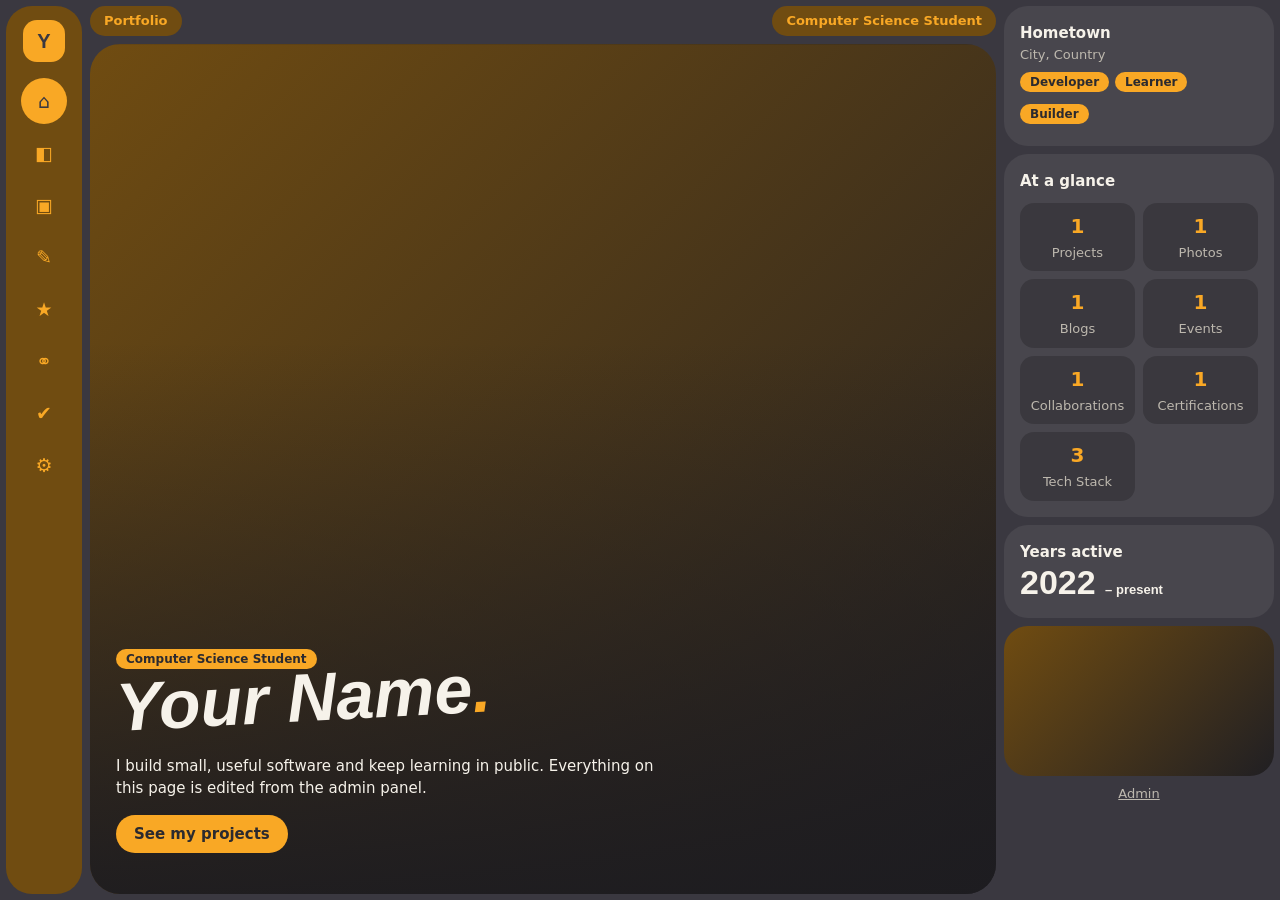
==== old/index.html @ ea969065 "new portfolio" ====
<!DOCTYPE html>
<html lang="en"><head><meta charset="utf-8">
<meta name="viewport" content="width=device-width, initial-scale=1, viewport-fit=cover">
<title>CS Student Portfolio</title>
<style>
:root{--bg:#3a3840;--pan:#46434b;--gold:#f9a825;--gd:#7a5f2c;--tx:#f6f2ea;--mut:#bdb8ae;color-scheme:dark;box-sizing:border-box;padding-top:env(safe-area-inset-top,0px);padding-bottom:env(safe-area-inset-bottom,0px)}
*{box-sizing:border-box}html{scroll-padding-top:env(safe-area-inset-top,0px);-webkit-text-size-adjust:100%}h2,h3,p,.t{overflow-wrap:anywhere}img{max-width:100%}
body{margin:0;min-height:100vh;color:var(--tx);font:15px/1.5 "Trebuchet MS","Segoe UI",system-ui,sans-serif;background:radial-gradient(circle at 15% 90%,var(--gold) 0,transparent 45%),radial-gradient(circle at 90% 10%,#d8d4cc 0,transparent 40%),var(--gd)}
button,input,textarea,select{font:inherit;color:inherit}
.shell{margin:0;padding:0}
.app{display:grid;grid-template-columns:76px 1fr 270px;gap:8px;background:var(--bg);border-radius:0;padding:6px;min-height:100vh;min-height:100dvh}
.rail{background:var(--gd);border-radius:26px;display:flex;flex-direction:column;align-items:center;gap:6px;padding:14px 0}
.logo{width:42px;height:42px;border-radius:14px;background:var(--gold);color:#3a3840;font:900 20px Impact,sans-serif;display:grid;place-items:center;margin-bottom:10px}
.rail button{width:46px;height:46px;border:0;border-radius:50%;background:none;color:var(--gold);font-size:19px;cursor:pointer}
.rail button.on{background:var(--gold);color:#3a3840}.rail button:focus-visible,.btn:focus-visible,.card:focus-visible{outline:2px solid #fff;outline-offset:2px}
.stage{min-width:0;display:flex;flex-direction:column;gap:8px}
.top{display:flex;justify-content:space-between;align-items:center;gap:8px;flex-wrap:wrap}
.pill{background:var(--gd);color:var(--gold);border-radius:20px;padding:5px 14px;font-size:13px;font-weight:700}
h1,h2,h3{margin:0}h2{font:900 26px Impact,"Arial Narrow",sans-serif;letter-spacing:.5px}
.hero{position:relative;flex:1;min-height:440px;border-radius:30px 30px 30px 30px;overflow:hidden;background:var(--fb) center/cover;display:flex;align-items:flex-end}
.hero:before,.card:before{content:"";position:absolute;inset:0;background:linear-gradient(0deg,#1d1c20ee 0,#1d1c2000 65%)}
.hero .in{position:relative;padding:26px;max-width:620px}
.name{font:italic 900 clamp(38px,7vw,68px)/.95 Impact,"Arial Black",sans-serif;transform:rotate(-3deg);transform-origin:left;margin-bottom:14px}
.name span{color:var(--gold)}
.btn{border:0;background:var(--gold);color:#2b2a2f;font-weight:700;border-radius:20px;padding:8px 18px;cursor:pointer;text-decoration:none;display:inline-block}
.btn.alt{background:none;border:1.5px solid var(--gold);color:var(--gold)}.btn.sm{padding:4px 12px;font-size:13px}.btn.red{background:#c0504d;color:#fff}
.grid{display:grid;grid-template-columns:repeat(auto-fill,minmax(210px,1fr));gap:12px}
.card{position:relative;min-height:230px;border-radius:24px;overflow:hidden;background:var(--fb) center/cover;display:flex;align-items:flex-end;cursor:pointer;border:0;text-align:left;width:100%}
.card .in{position:relative;padding:16px;width:100%}.card h3{font-size:17px}.card p{margin:4px 0 0;color:#e2ddd3;font-size:13px;display:-webkit-box;-webkit-line-clamp:3;-webkit-box-orient:vertical;overflow:hidden}
.tag{display:inline-block;background:var(--gold);color:#2b2a2f;border-radius:12px;padding:1px 10px;font-size:12px;font-weight:700;margin-bottom:6px}
.bar{height:6px;border-radius:3px;background:#fff3;margin-top:8px}.bar i{display:block;height:100%;border-radius:3px;background:var(--gold)}
.side{display:flex;flex-direction:column;gap:8px}
.box{background:var(--pan);border-radius:24px;padding:16px}
.mut{color:var(--mut);font-size:13px}.chips{display:flex;gap:6px;flex-wrap:wrap;margin-top:8px}
.big{font:900 34px Impact,sans-serif}.stats{display:grid;grid-template-columns:1fr 1fr;gap:8px;margin-top:10px}
.stats div{background:#0003;border-radius:14px;padding:8px;text-align:center}.stats b{color:var(--gold);font-size:20px;display:block}
.media{border-radius:24px;min-height:150px;background:var(--fb) center/cover}
.empty{padding:40px;text-align:center;color:var(--mut);background:#0003;border-radius:24px;grid-column:1/-1}
.modal{position:fixed;inset:0;background:#000b;display:grid;place-items:center;padding:16px;z-index:50}
.mbox{background:var(--pan);border-radius:28px;max-width:560px;width:100%;max-height:90vh;overflow:auto}
.mimg{height:240px;background:var(--fb) center/cover}.mbody{padding:20px}
/* admin */
.adm{margin:0;padding:0}
.panel{background:var(--bg);border-radius:0;padding:10px;min-height:100vh;min-height:100dvh}
.tabs{display:flex;gap:6px;flex-wrap:wrap;margin:14px 0}.tabs button{border:1.5px solid var(--gold);background:none;color:var(--gold);border-radius:18px;padding:5px 14px;cursor:pointer}.tabs .on{background:var(--gold);color:#2b2a2f}
.two{display:grid;grid-template-columns:1fr 1fr;gap:16px}
.row{display:flex;gap:10px;align-items:center;background:var(--pan);border-radius:16px;padding:8px;margin-bottom:8px}
.th{width:54px;height:54px;border-radius:12px;background:var(--fb) center/cover;flex:none}.row .t{flex:1;min-width:0;overflow:hidden;text-overflow:ellipsis;white-space:nowrap}
label{display:block;font-size:13px;color:var(--mut);margin:10px 0 3px}
input,textarea,select{width:100%;background:#0004;border:1px solid #fff3;border-radius:12px;padding:8px 12px}textarea{min-height:90px;resize:vertical}
.acts{display:flex;gap:8px;flex-wrap:wrap;margin-top:14px}
.sw{width:40px;height:40px;border-radius:50%;border:5px solid;cursor:pointer}.sw:focus-visible{outline:2px solid #fff;outline-offset:2px}input[type=color]{height:44px;padding:3px;cursor:pointer}
@media(max-width:1100px){.app{grid-template-columns:76px 1fr}.side{grid-column:1/-1;display:grid;grid-template-columns:repeat(auto-fit,minmax(220px,1fr))}}
@media(min-width:1500px){.grid{grid-template-columns:repeat(auto-fill,minmax(250px,1fr))}}
@media(max-width:860px){
.app{grid-template-columns:1fr;border-radius:0;padding:4px 4px 76px;gap:6px}
.rail{position:fixed;left:6px;right:6px;bottom:calc(6px + env(safe-area-inset-bottom,0px));z-index:20;flex-direction:row;justify-content:space-around;gap:2px;padding:6px;border-radius:28px;overflow-x:auto;box-shadow:0 8px 24px #0008}
.logo{display:none}.rail button{width:40px;height:40px;flex:none;font-size:17px}
.hero{min-height:380px;border-radius:24px}.hero .in{padding:18px}
.grid{grid-template-columns:repeat(auto-fill,minmax(150px,1fr));gap:10px}
.card{min-height:190px;border-radius:20px}.card .in{padding:12px}
.side{grid-template-columns:1fr 1fr}.two{grid-template-columns:1fr}
.panel{padding:8px}
.tabs{flex-wrap:nowrap;overflow-x:auto;padding-bottom:4px}.tabs button{flex:none}
.row{flex-wrap:wrap}.row .t{flex-basis:calc(100% - 70px)}
input,textarea,select{font-size:16px}
.mimg{height:180px}h2{font-size:22px}
}
@media(max-width:520px){.side{grid-template-columns:1fr}}
@media(prefers-reduced-motion:no-preference){.card{transition:transform .15s}.card:hover{transform:translateY(-3px)}}
</style></head><body>
<div id="root"></div>
<script>
const SEC=[['projects','Projects','Project','Tech / tags'],['photos','Photos','Photo','Caption'],['blogs','Blogs','Blog post','Read time'],['events','Events','Event','Location'],['collabs','Collaborations','Collaboration','Partner / role'],['certs','Certifications','Certificate','Issuer'],['stack','Tech Stack','Skill','Level (0-100)']];
const IC={home:'⌂',projects:'◧',photos:'▣',blogs:'✎',events:'★',collabs:'⚭',certs:'✔',stack:'⚙'};
const $=s=>document.querySelector(s);
const esc=s=>String(s==null?'':s).replace(/[&<>"']/g,c=>({'&':'&amp;','<':'&lt;','>':'&gt;','"':'&quot;',"'":'&#39;'}[c]));
const uid=()=>Math.random().toString(36).slice(2,9);
function seed(){const it=(title,desc,meta,date)=>({id:uid(),title,desc,img:'',link:'',meta,date});
return{profile:{name:'Your Name',role:'Computer Science Student',bio:'I build small, useful software and keep learning in public. Everything on this page is edited from the admin panel.',hero:'',avatar:'',location:'City, Country',tags:'Developer, Learner, Builder',since:'2022',email:'',github:'',pin:'admin123'},
projects:[it('Campus Event Planner','A web app that helps student clubs plan and promote events.','React, Node.js','2026-03')],
photos:[it('Hackathon night','Our team before the demo.','Dhaka','2026-02')],
blogs:[it('What I learned from my first hackathon','Notes on shipping in 24 hours.','4 min read','2026-04')],
events:[it('University Programming Contest','Placed in the top ten.','Main campus','2026-05')],
collabs:[it('Open-source docs sprint','Translated documentation with a community team.','Community maintainers','2026-01')],
certs:[it('Introduction to Databases','Completed coursework and final exam.','Coursera','2025-11')],
stack:[it('Python','Scripts, data work, coursework.','85',''),it('JavaScript','Front-end and Node.js.','75',''),it('SQL','Queries and schema design.','65','')]}}
let D;try{D=JSON.parse(localStorage.getItem('pf'))}catch(e){}
if(!D||!D.profile)D=seed();
const PRE=[['Amber','#f9a825','#3a3840'],['Sky','#38bdf8','#2b3342'],['Mint','#34d399','#27353a'],['Rose','#fb7185','#3b2f38'],['Violet','#a78bfa','#33304a'],['Lime','#a3e635','#2f3628']];
function applyTheme(){const P=D.profile,a=P.accent||'#f9a825',b=P.base||'#3a3840',r=document.documentElement.style;
 const sh=(h,t)=>{const n=parseInt(h.slice(1),16);return '#'+[n>>16,n>>8&255,n&255].map(v=>Math.round(t<0?v*(1+t):v+(255-v)*t).toString(16).padStart(2,'0')).join('')};
 r.setProperty('--gold',a);r.setProperty('--gd',sh(a,-.55));r.setProperty('--bg',b);r.setProperty('--pan',sh(b,.07));r.setProperty('--fb','linear-gradient(135deg,'+sh(a,-.55)+','+sh(b,-.45)+')')}
applyTheme();
function save(){try{localStorage.setItem('pf',JSON.stringify(D));return true}catch(e){alert('Storage is full. Use smaller images or paste image links instead.');return false}}
const bg=u=>u?`style="background-image:url('${esc(u)}')"`:'';
let ed=null,tab='profile',modal=null;
function route(){const h=location.hash.slice(1)||'home';h==='admin'?admin():pub(h)}
function pub(sec){
 const P=D.profile,s=SEC.find(x=>x[0]===sec);
 const nav=[['home','Home']].concat(SEC.map(x=>[x[0],x[1]])).map(([k,l])=>`<button class="${k===sec?'on':''}" title="${l}" aria-label="${l}" onclick="location.hash='${k}'">${IC[k]}</button>`).join('');
 let main;
 if(!s){main=`<div class="hero" ${bg(P.hero)}><div class="in"><span class="tag">${esc(P.role)}</span><div class="name">${esc(P.name)}<span>.</span></div><p>${esc(P.bio)}</p><p><button class="btn" onclick="location.hash='projects'">See my projects</button> ${P.github?`<a class="btn alt" href="${esc(P.github)}" target="_blank" rel="noopener">GitHub</a>`:''} ${P.email?`<a class="btn alt" href="mailto:${esc(P.email)}">Email me</a>`:''}</p></div></div>`}
 else{const L=D[s[0]]||[];main=`<h2>${s[1]}</h2><div class="grid">${L.length?L.map(i=>`<button class="card" ${bg(i.img)} onclick="openItem('${s[0]}','${i.id}')"><div class="in">${i.meta&&s[0]!=='stack'?`<span class="tag">${esc(i.meta)}</span>`:''}<h3>${esc(i.title)}</h3><p>${esc(i.desc)}</p>${s[0]==='stack'?`<div class="bar"><i style="width:${Math.min(100,+i.meta||0)}%"></i></div>`:''}</div></button>`).join(''):`<div class="empty">Nothing here yet. Add ${s[1].toLowerCase()} from the admin panel.</div>`}</div>`}
 const ph=(D.photos||[]).filter(p=>p.img).slice(-1)[0];
 const yrs=P.since?`${esc(P.since)} <small style="font-size:13px">– present</small>`:'';
 $('#root').innerHTML=`<div class="shell"><div class="app"><nav class="rail"><div class="logo">${esc((P.name||'P')[0])}</div>${nav}</nav>
 <main class="stage"><div class="top"><span class="pill">${s?'Back to home':'Portfolio'}</span><span class="pill">${esc(P.role)}</span></div>${main}</main>
 <aside class="side"><div class="box"><b>Hometown</b><div class="mut">${esc(P.location)}</div><div class="chips">${P.tags.split(',').filter(t=>t.trim()).map(t=>`<span class="tag">${esc(t.trim())}</span>`).join('')}</div></div>
 <div class="box"><b>At a glance</b><div class="stats">${SEC.map(x=>`<div><b>${(D[x[0]]||[]).length}</b><span class="mut">${x[1]}</span></div>`).join('')}</div></div>
 <div class="box"><b>Years active</b><div class="big">${yrs}</div></div>
 <div class="media" ${bg(ph&&ph.img)}></div><a class="mut" href="#admin" style="text-align:center">Admin</a></aside></div></div>`;
 if(modal)showModal()}
function openItem(k,id){modal={k,id};showModal()}
function showModal(){const i=(D[modal.k]||[]).find(x=>x.id===modal.id);if(!i){modal=null;return}
 const d=document.createElement('div');d.className='modal';d.onclick=e=>{if(e.target===d){modal=null;d.remove()}};
 d.innerHTML=`<div class="mbox"><div class="mimg" ${bg(i.img)}></div><div class="mbody"><h2>${esc(i.title)}</h2><p class="mut">${esc([i.meta,i.date].filter(Boolean).join(' • '))}</p><p>${esc(i.desc)}</p><p>${i.link?`<a class="btn" href="${esc(i.link)}" target="_blank" rel="noopener">Open link</a> `:''}<button class="btn alt" onclick="modal=null;this.closest('.modal').remove()">Close</button></p></div></div>`;
 document.body.appendChild(d)}
/* ---------- admin ---------- */
function admin(){
 if(sessionStorage.getItem('ok')!=='1'){$('#root').innerHTML=`<div class="adm"><div class="panel" style="max-width:380px;margin:60px auto;min-height:0;border-radius:30px"><h2>Admin sign in</h2><label>PIN</label><input id="pin" type="password" autofocus><div class="acts"><button class="btn" onclick="login()">Sign in</button><a class="btn alt" href="#home">Back to site</a></div><p class="mut">Default PIN is admin123. Change it under Profile. This PIN only keeps casual visitors out; it is not real security.</p></div></div>`;$('#pin').onkeydown=e=>{if(e.key==='Enter')login()};return}
 const tabs=[['profile','Profile'],['settings','Settings']].concat(SEC.map(x=>[x[0],x[1]]));
 let body;
 if(tab==='settings'){body=settingsHtml()}else if(tab==='profile'){const P=D.profile;body=`<div class="two"><div>${f('name','Name',P.name)}${f('role','Role',P.role)}${f('location','Hometown',P.location)}${f('tags','Tags (comma separated)',P.tags)}${f('since','Active since (year)',P.since)}</div><div>${f('email','Email',P.email)}${f('github','GitHub link',P.github)}${f('pin','Admin PIN',P.pin)}<label>Hero background image</label><input id="p_hero" placeholder="Image link" value="${esc(P.hero&&P.hero.startsWith('data:')?'':P.hero)}"><input type="file" accept="image/*" onchange="up(this,'p_hero')"></div></div><label>Bio</label><textarea id="p_bio">${esc(P.bio)}</textarea><div class="acts"><button class="btn" onclick="saveProfile()">Save profile</button></div>`}
 else{const s=SEC.find(x=>x[0]===tab),L=D[tab],e=ed&&ed.k===tab?(L.find(x=>x.id===ed.id)||{}):{};
 body=`<div class="two"><div><h3>${s[1]} (${L.length})</h3><br>${L.map(i=>`<div class="row"><div class="th" ${bg(i.img)}></div><div class="t">${esc(i.title)}</div><button class="btn sm" onclick="ed={k:'${tab}',id:'${i.id}'};admin()">Edit</button><button class="btn sm red" onclick="del('${i.id}')">Delete</button></div>`).join('')||'<div class="empty">Nothing yet. Add the first one.</div>'}</div>
 <div><h3>${e.id?'Edit':'Add'} ${s[2].toLowerCase()}</h3>${i_('title','Title',e.title)}<label>Description</label><textarea id="i_desc">${esc(e.desc)}</textarea>${i_('meta',s[3],e.meta)}${i_('date','Date',e.date,'month')}${i_('link','Link (optional)',e.link)}<label>Background picture</label><input id="i_img" placeholder="Image link" value="${esc(e.img&&e.img.startsWith('data:')?'':e.img)}"><input type="file" accept="image/*" onchange="up(this,'i_img')">${e.img&&e.img.startsWith('data:')?'<p class="mut">An uploaded image is saved. Choose a new file to replace it.</p>':''}<div class="acts"><button class="btn" onclick="saveItem()">${e.id?'Save changes':'Add '+s[2].toLowerCase()}</button>${e.id?'<button class="btn alt" onclick="ed=null;admin()">Cancel</button>':''}</div></div></div>`}
 $('#root').innerHTML=`<div class="adm"><div class="panel"><div class="top"><h2>Admin panel</h2><span><button class="btn sm" onclick="tab='settings';ed=null;admin()">Colors</button> <a class="btn alt sm" href="#home">View site</a> <button class="btn alt sm" onclick="sessionStorage.removeItem('ok');admin()">Sign out</button></span></div><div class="tabs">${tabs.map(([k,l])=>`<button class="${k===tab?'on':''}" onclick="tab='${k}';ed=null;admin()">${l}</button>`).join('')}</div>${body}<hr style="border-color:#fff2;margin:22px 0"><div class="acts"><button class="btn alt sm" onclick="exp()">Export backup</button><label class="btn alt sm" style="margin:0;display:inline-block;cursor:pointer">Import backup<input type="file" accept=".json" hidden onchange="imp(this)"></label></div><p class="mut">Content is stored in this browser. Export a backup after big edits.</p></div></div>`}
const f=(k,l,v)=>`<label>${l}</label><input id="p_${k}" value="${esc(v)}">`;
const i_=(k,l,v,t)=>`<label>${l}</label><input id="i_${k}" type="${t||'text'}" value="${esc(v)}">`;
function settingsHtml(){const P=D.profile,a=P.accent||'#f9a825',b=P.base||'#3a3840';
 return `<h3>Theme colors</h3><p class="mut">Pick a preset or choose your own colors. Changes apply to the whole site right away.</p><div class="chips" style="gap:10px;margin:12px 0">${PRE.map(p=>`<button class="sw" title="${p[0]}" aria-label="${p[0]}" style="background:${p[1]};border-color:${p[2]}" onclick="setTheme('${p[1]}','${p[2]}')"></button>`).join('')}</div><div class="two"><div><label>Accent color</label><input type="color" id="c_a" value="${a}" oninput="setTheme(this.value,null,1)"></div><div><label>Background color</label><input type="color" id="c_b" value="${b}" oninput="setTheme(null,this.value,1)"></div></div><div class="acts"><button class="btn alt" onclick="setTheme('#f9a825','#3a3840')">Reset to default</button></div>`}
function setTheme(a,b,live){const P=D.profile;if(a)P.accent=a;if(b)P.base=b;applyTheme();save();if(!live)admin()}
function login(){if($('#pin').value===D.profile.pin){sessionStorage.setItem('ok','1');admin()}else alert('Wrong PIN. Try again.')}
function up(inp,target){const fl=inp.files[0];if(!fl)return;const r=new FileReader();r.onload=()=>{const im=new Image();im.onload=()=>{const m=900,sc=Math.min(1,m/Math.max(im.width,im.height)),c=document.createElement('canvas');c.width=im.width*sc;c.height=im.height*sc;c.getContext('2d').drawImage(im,0,0,c.width,c.height);const el=document.getElementById(target);el.value=c.toDataURL('image/jpeg',.72);el.dataset.up=1;inp.insertAdjacentHTML('afterend','<p class="mut">Image ready. Save to keep it.</p>')};im.src=r.result};r.readAsDataURL(fl)}
function keepImg(id,old){const el=document.getElementById(id);return el.value||(old&&old.startsWith('data:')?old:'')}
function saveProfile(){const P=D.profile;['name','role','location','tags','since','email','github','pin'].forEach(k=>P[k]=$('#p_'+k).value.trim());P.bio=$('#p_bio').value;P.hero=keepImg('p_hero',P.hero);if(save()){alert('Profile saved.');admin()}}
function saveItem(){const L=D[tab],t=$('#i_title').value.trim();if(!t){alert('Add a title first.');return}
 const old=ed&&ed.k===tab?L.find(x=>x.id===ed.id):null;
 const o={id:old?old.id:uid(),title:t,desc:$('#i_desc').value,meta:$('#i_meta').value.trim(),date:$('#i_date').value,link:$('#i_link').value.trim(),img:keepImg('i_img',old&&old.img)};
 if(old)Object.assign(old,o);else L.push(o);ed=null;if(save())admin()}
function del(id){if(!confirm('Delete this item?'))return;D[tab]=D[tab].filter(x=>x.id!==id);ed=null;save();admin()}
function exp(){const a=document.createElement('a');a.href=URL.createObjectURL(new Blob([JSON.stringify(D)],{type:'application/json'}));a.download='portfolio-backup.json';a.click()}
function imp(i){const fl=i.files[0];if(!fl)return;const r=new FileReader();r.onload=()=>{try{const j=JSON.parse(r.result);if(!j.profile)throw 0;D=j;save();admin()}catch(e){alert('That file is not a portfolio backup.')}};r.readAsText(fl)}
addEventListener('hashchange',()=>{modal=null;route()});route();
</script></body></html>
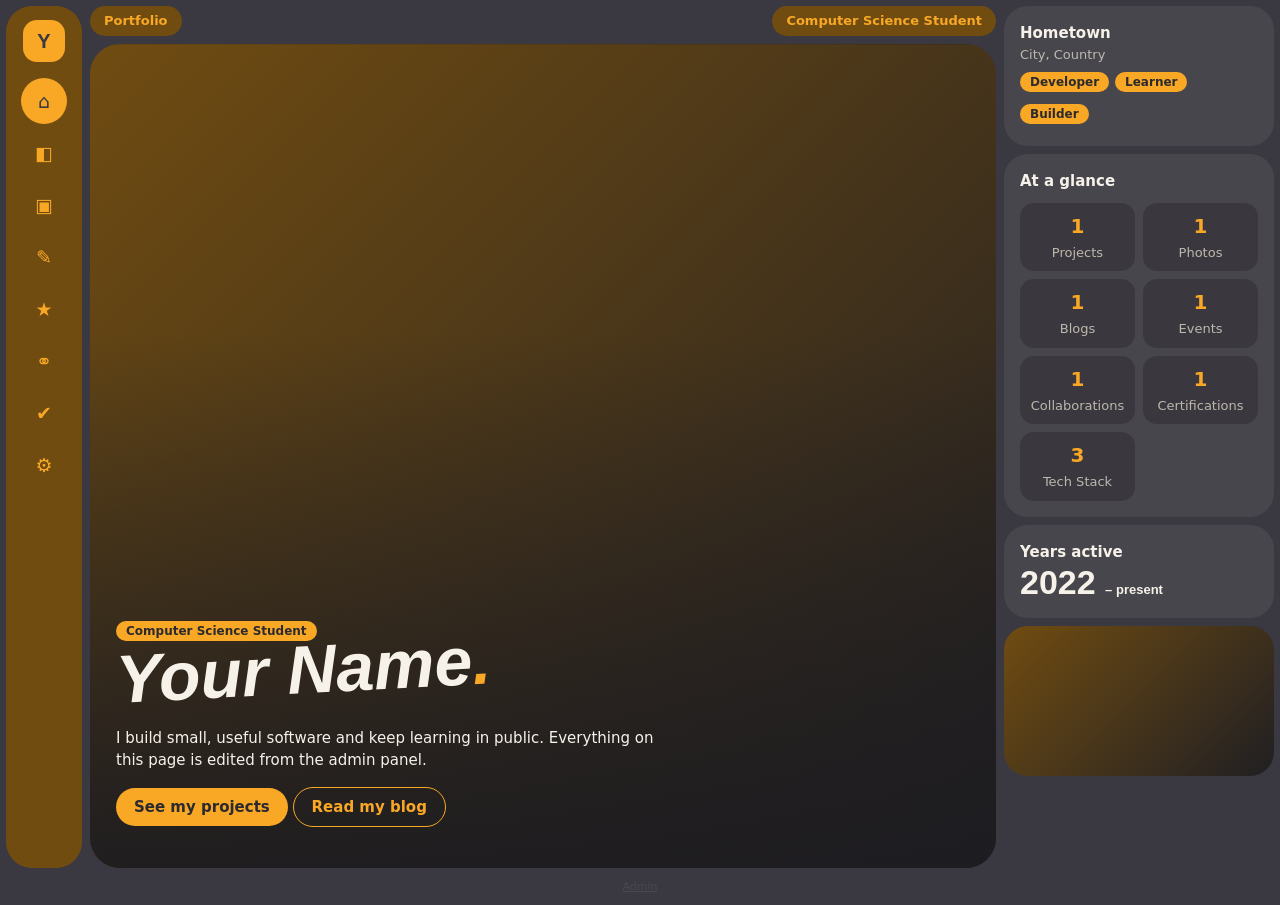
==== commit a0b7186e: "new version" ====
--- a/old/index.html
+++ b/old/index.html
@@ -8,7 +8,7 @@
 body{margin:0;min-height:100vh;color:var(--tx);font:15px/1.5 "Trebuchet MS","Segoe UI",system-ui,sans-serif;background:radial-gradient(circle at 15% 90%,var(--gold) 0,transparent 45%),radial-gradient(circle at 90% 10%,#d8d4cc 0,transparent 40%),var(--gd)}
 button,input,textarea,select{font:inherit;color:inherit}
 .shell{margin:0;padding:0}
-.app{display:grid;grid-template-columns:76px 1fr 270px;gap:8px;background:var(--bg);border-radius:0;padding:6px;min-height:100vh;min-height:100dvh}
+.app{display:grid;grid-template-columns:76px 1fr 270px;gap:8px;background:var(--bg);border-radius:0;padding:6px;min-height:calc(100vh - 26px);min-height:calc(100dvh - 26px)}
 .rail{background:var(--gd);border-radius:26px;display:flex;flex-direction:column;align-items:center;gap:6px;padding:14px 0}
 .logo{width:42px;height:42px;border-radius:14px;background:var(--gold);color:#3a3840;font:900 20px Impact,sans-serif;display:grid;place-items:center;margin-bottom:10px}
 .rail button{width:46px;height:46px;border:0;border-radius:50%;background:none;color:var(--gold);font-size:19px;cursor:pointer}
@@ -50,6 +50,14 @@
 input,textarea,select{width:100%;background:#0004;border:1px solid #fff3;border-radius:12px;padding:8px 12px}textarea{min-height:90px;resize:vertical}
 .acts{display:flex;gap:8px;flex-wrap:wrap;margin-top:14px}
 .sw{width:40px;height:40px;border-radius:50%;border:5px solid;cursor:pointer}.sw:focus-visible{outline:2px solid #fff;outline-offset:2px}input[type=color]{height:44px;padding:3px;cursor:pointer}
+.ftr{text-align:center;padding:0 0 8px;background:var(--bg)}.ftr a{font-size:11px;color:var(--mut);opacity:.12}.ftr a:hover,.ftr a:focus-visible{opacity:1}
+@media(max-width:860px){.ftr{padding-bottom:76px}}
+.bl{min-height:100vh;min-height:100dvh;background:var(--bg);padding:10px 12px 24px}
+.bh{display:flex;justify-content:space-between;align-items:center;gap:8px;flex-wrap:wrap;margin-bottom:12px}
+.bgrid{grid-template-columns:repeat(auto-fill,minmax(260px,1fr))}.feat{grid-column:1/-1;min-height:340px}
+a.card{text-decoration:none;color:inherit}
+.art{max-width:760px;margin:0 auto}.cover{height:min(46vh,380px);border-radius:24px;background:var(--fb) center/cover}
+.ab{padding:18px 4px}.ab h1{font:900 clamp(28px,5vw,44px)/1.1 Impact,"Arial Narrow",sans-serif;margin:8px 0}.ab p{font-size:17px;line-height:1.7}.pn{display:flex;justify-content:space-between;gap:8px;flex-wrap:wrap;margin-top:24px}
 @media(max-width:1100px){.app{grid-template-columns:76px 1fr}.side{grid-column:1/-1;display:grid;grid-template-columns:repeat(auto-fit,minmax(220px,1fr))}}
 @media(min-width:1500px){.grid{grid-template-columns:repeat(auto-fill,minmax(250px,1fr))}}
 @media(max-width:860px){
@@ -88,6 +96,7 @@
 let D;try{D=JSON.parse(localStorage.getItem('pf'))}catch(e){}
 if(!D||!D.profile)D=seed();
 const PRE=[['Amber','#f9a825','#3a3840'],['Sky','#38bdf8','#2b3342'],['Mint','#34d399','#27353a'],['Rose','#fb7185','#3b2f38'],['Violet','#a78bfa','#33304a'],['Lime','#a3e635','#2f3628']];
+['projects','photos','blogs','events','collabs','certs','stack'].forEach(k=>{if(!Array.isArray(D[k]))D[k]=[]});
 function applyTheme(){const P=D.profile,a=P.accent||'#f9a825',b=P.base||'#3a3840',r=document.documentElement.style;
  const sh=(h,t)=>{const n=parseInt(h.slice(1),16);return '#'+[n>>16,n>>8&255,n&255].map(v=>Math.round(t<0?v*(1+t):v+(255-v)*t).toString(16).padStart(2,'0')).join('')};
  r.setProperty('--gold',a);r.setProperty('--gd',sh(a,-.55));r.setProperty('--bg',b);r.setProperty('--pan',sh(b,.07));r.setProperty('--fb','linear-gradient(135deg,'+sh(a,-.55)+','+sh(b,-.45)+')')}
@@ -95,12 +104,12 @@
 function save(){try{localStorage.setItem('pf',JSON.stringify(D));return true}catch(e){alert('Storage is full. Use smaller images or paste image links instead.');return false}}
 const bg=u=>u?`style="background-image:url('${esc(u)}')"`:'';
 let ed=null,tab='profile',modal=null;
-function route(){const h=location.hash.slice(1)||'home';h==='admin'?admin():pub(h)}
+function route(){const h=location.hash.slice(1)||'home';if(h==='admin')admin();else if(h==='blog'||h==='blogs'||h.startsWith('post-'))location.replace('blog.html');else pub(h)}
 function pub(sec){
  const P=D.profile,s=SEC.find(x=>x[0]===sec);
- const nav=[['home','Home']].concat(SEC.map(x=>[x[0],x[1]])).map(([k,l])=>`<button class="${k===sec?'on':''}" title="${l}" aria-label="${l}" onclick="location.hash='${k}'">${IC[k]}</button>`).join('');
+ const nav=[['home','Home']].concat(SEC.map(x=>[x[0],x[1]])).map(([k,l])=>`<button class="${k===sec?'on':''}" title="${l}" aria-label="${l}" onclick="${k==='blogs'?"location.href='blog.html'":"location.hash='"+k+"'"}">${IC[k]}</button>`).join('');
  let main;
- if(!s){main=`<div class="hero" ${bg(P.hero)}><div class="in"><span class="tag">${esc(P.role)}</span><div class="name">${esc(P.name)}<span>.</span></div><p>${esc(P.bio)}</p><p><button class="btn" onclick="location.hash='projects'">See my projects</button> ${P.github?`<a class="btn alt" href="${esc(P.github)}" target="_blank" rel="noopener">GitHub</a>`:''} ${P.email?`<a class="btn alt" href="mailto:${esc(P.email)}">Email me</a>`:''}</p></div></div>`}
+ if(!s){main=`<div class="hero" ${bg(P.hero)}><div class="in"><span class="tag">${esc(P.role)}</span><div class="name">${esc(P.name)}<span>.</span></div><p>${esc(P.bio)}</p><p><button class="btn" onclick="location.hash='projects'">See my projects</button> <a class="btn alt" href="blog.html">Read my blog</a> ${P.cv?`<button class="btn alt" onclick="dlCV()">⬇ Download CV</button>`:''} ${P.github?`<a class="btn alt" href="${esc(P.github)}" target="_blank" rel="noopener">GitHub</a>`:''} ${P.email?`<a class="btn alt" href="mailto:${esc(P.email)}">Email me</a>`:''}</p></div></div>`}
  else{const L=D[s[0]]||[];main=`<h2>${s[1]}</h2><div class="grid">${L.length?L.map(i=>`<button class="card" ${bg(i.img)} onclick="openItem('${s[0]}','${i.id}')"><div class="in">${i.meta&&s[0]!=='stack'?`<span class="tag">${esc(i.meta)}</span>`:''}<h3>${esc(i.title)}</h3><p>${esc(i.desc)}</p>${s[0]==='stack'?`<div class="bar"><i style="width:${Math.min(100,+i.meta||0)}%"></i></div>`:''}</div></button>`).join(''):`<div class="empty">Nothing here yet. Add ${s[1].toLowerCase()} from the admin panel.</div>`}</div>`}
  const ph=(D.photos||[]).filter(p=>p.img).slice(-1)[0];
  const yrs=P.since?`${esc(P.since)} <small style="font-size:13px">– present</small>`:'';
@@ -109,35 +118,50 @@
  <aside class="side"><div class="box"><b>Hometown</b><div class="mut">${esc(P.location)}</div><div class="chips">${P.tags.split(',').filter(t=>t.trim()).map(t=>`<span class="tag">${esc(t.trim())}</span>`).join('')}</div></div>
  <div class="box"><b>At a glance</b><div class="stats">${SEC.map(x=>`<div><b>${(D[x[0]]||[]).length}</b><span class="mut">${x[1]}</span></div>`).join('')}</div></div>
  <div class="box"><b>Years active</b><div class="big">${yrs}</div></div>
- <div class="media" ${bg(ph&&ph.img)}></div><a class="mut" href="#admin" style="text-align:center">Admin</a></aside></div></div>`;
+ <div class="media" ${bg(ph&&ph.img)}></div></div><footer class="ftr"><a href="#admin" aria-label="Admin">Admin</a></footer></div>`;
  if(modal)showModal()}
 function openItem(k,id){modal={k,id};showModal()}
 function showModal(){const i=(D[modal.k]||[]).find(x=>x.id===modal.id);if(!i){modal=null;return}
  const d=document.createElement('div');d.className='modal';d.onclick=e=>{if(e.target===d){modal=null;d.remove()}};
  d.innerHTML=`<div class="mbox"><div class="mimg" ${bg(i.img)}></div><div class="mbody"><h2>${esc(i.title)}</h2><p class="mut">${esc([i.meta,i.date].filter(Boolean).join(' • '))}</p><p>${esc(i.desc)}</p><p>${i.link?`<a class="btn" href="${esc(i.link)}" target="_blank" rel="noopener">Open link</a> `:''}<button class="btn alt" onclick="modal=null;this.closest('.modal').remove()">Close</button></p></div></div>`;
  document.body.appendChild(d)}
+const sortedBlogs=()=>(D.blogs||[]).slice().sort((a,b)=>(b.date||'').localeCompare(a.date||''));
+function blog(){const P=D.profile,L=sortedBlogs();
+ const c=(i,big)=>`<a class="card ${big?'feat':''}" href="#post-${i.id}" ${bg(i.img)}><div class="in">${i.meta?`<span class="tag">${esc(i.meta)}</span>`:''}<h3>${esc(i.title)}</h3><p>${esc(i.desc)}</p><span class="mut">${esc(i.date||'')}</span></div></a>`;
+ $('#root').innerHTML=`<div class="bl"><header class="bh"><a class="btn alt sm" href="#home">← Portfolio</a><h2>${esc(P.name)}’s Blog</h2><a class="btn alt sm" href="#admin">Admin</a></header>${L.length?`<div class="grid bgrid">${c(L[0],1)}${L.slice(1).map(i=>c(i)).join('')}</div>`:'<div class="empty">No posts yet. Add one from the admin panel.</div>'}</div>`;scrollTo(0,0)}
+function post(id){const P=D.profile,L=sortedBlogs(),i=L.find(x=>x.id===id);
+ if(!i){location.hash='blog';return}
+ const k=L.indexOf(i),n=L[k-1],p=L[k+1];
+ const body=(i.body||i.desc||'').split(/\n{2,}/).map(t=>`<p>${esc(t).replace(/\n/g,'<br>')}</p>`).join('');
+ $('#root').innerHTML=`<div class="bl"><header class="bh"><a class="btn alt sm" href="#blog">← All posts</a><a class="btn alt sm" href="#home">Portfolio</a></header><article class="art"><div class="cover" ${bg(i.img)}></div><div class="ab">${i.meta?`<span class="tag">${esc(i.meta)}</span>`:''}<h1>${esc(i.title)}</h1><p class="mut">${esc([P.name,i.date].filter(Boolean).join(' • '))}</p>${body}${i.link?`<p><a class="btn" href="${esc(i.link)}" target="_blank" rel="noopener">Open link</a></p>`:''}<div class="pn">${p?`<a class="btn alt sm" href="#post-${p.id}">← ${esc(p.title)}</a>`:'<span></span>'}${n?`<a class="btn alt sm" href="#post-${n.id}">${esc(n.title)} →</a>`:''}</div></div></article></div>`;scrollTo(0,0)}
 /* ---------- admin ---------- */
 function admin(){
  if(sessionStorage.getItem('ok')!=='1'){$('#root').innerHTML=`<div class="adm"><div class="panel" style="max-width:380px;margin:60px auto;min-height:0;border-radius:30px"><h2>Admin sign in</h2><label>PIN</label><input id="pin" type="password" autofocus><div class="acts"><button class="btn" onclick="login()">Sign in</button><a class="btn alt" href="#home">Back to site</a></div><p class="mut">Default PIN is admin123. Change it under Profile. This PIN only keeps casual visitors out; it is not real security.</p></div></div>`;$('#pin').onkeydown=e=>{if(e.key==='Enter')login()};return}
- const tabs=[['profile','Profile'],['settings','Settings']].concat(SEC.map(x=>[x[0],x[1]]));
+ const tabs=[['profile','Profile'],['settings','Settings'],['blogsite','Blog site']].concat(SEC.map(x=>[x[0],x[1]]));
  let body;
- if(tab==='settings'){body=settingsHtml()}else if(tab==='profile'){const P=D.profile;body=`<div class="two"><div>${f('name','Name',P.name)}${f('role','Role',P.role)}${f('location','Hometown',P.location)}${f('tags','Tags (comma separated)',P.tags)}${f('since','Active since (year)',P.since)}</div><div>${f('email','Email',P.email)}${f('github','GitHub link',P.github)}${f('pin','Admin PIN',P.pin)}<label>Hero background image</label><input id="p_hero" placeholder="Image link" value="${esc(P.hero&&P.hero.startsWith('data:')?'':P.hero)}"><input type="file" accept="image/*" onchange="up(this,'p_hero')"></div></div><label>Bio</label><textarea id="p_bio">${esc(P.bio)}</textarea><div class="acts"><button class="btn" onclick="saveProfile()">Save profile</button></div>`}
+ if(tab==='blogsite'){body=blogsiteHtml()}else if(tab==='settings'){body=settingsHtml()}else if(tab==='profile'){const P=D.profile;body=`<div class="two"><div>${f('name','Name',P.name)}${f('role','Role',P.role)}${f('location','Hometown',P.location)}${f('tags','Tags (comma separated)',P.tags)}${f('since','Active since (year)',P.since)}</div><div>${f('email','Email',P.email)}${f('github','GitHub link',P.github)}${f('pin','Admin PIN',P.pin)}<label>Hero background image</label><input id="p_hero" placeholder="Image link" value="${esc(P.hero&&P.hero.startsWith('data:')?'':P.hero)}"><input type="file" accept="image/*" onchange="up(this,'p_hero')"><label>CV (PDF)</label><input id="p_cv" placeholder="CV link, or upload a file below" value="${esc(P.cv&&P.cv.startsWith('data:')?'':P.cv)}"><input type="file" accept=".pdf,application/pdf" onchange="upCV(this)">${P.cv&&P.cv.startsWith('data:')?'<p class="mut">A CV file is saved. Choose a new file to replace it.</p>':''}</div></div><label>Bio</label><textarea id="p_bio">${esc(P.bio)}</textarea><div class="acts"><button class="btn" onclick="saveProfile()">Save profile</button></div>`}
  else{const s=SEC.find(x=>x[0]===tab),L=D[tab],e=ed&&ed.k===tab?(L.find(x=>x.id===ed.id)||{}):{};
- body=`<div class="two"><div><h3>${s[1]} (${L.length})</h3><br>${L.map(i=>`<div class="row"><div class="th" ${bg(i.img)}></div><div class="t">${esc(i.title)}</div><button class="btn sm" onclick="ed={k:'${tab}',id:'${i.id}'};admin()">Edit</button><button class="btn sm red" onclick="del('${i.id}')">Delete</button></div>`).join('')||'<div class="empty">Nothing yet. Add the first one.</div>'}</div>
- <div><h3>${e.id?'Edit':'Add'} ${s[2].toLowerCase()}</h3>${i_('title','Title',e.title)}<label>Description</label><textarea id="i_desc">${esc(e.desc)}</textarea>${i_('meta',s[3],e.meta)}${i_('date','Date',e.date,'month')}${i_('link','Link (optional)',e.link)}<label>Background picture</label><input id="i_img" placeholder="Image link" value="${esc(e.img&&e.img.startsWith('data:')?'':e.img)}"><input type="file" accept="image/*" onchange="up(this,'i_img')">${e.img&&e.img.startsWith('data:')?'<p class="mut">An uploaded image is saved. Choose a new file to replace it.</p>':''}<div class="acts"><button class="btn" onclick="saveItem()">${e.id?'Save changes':'Add '+s[2].toLowerCase()}</button>${e.id?'<button class="btn alt" onclick="ed=null;admin()">Cancel</button>':''}</div></div></div>`}
- $('#root').innerHTML=`<div class="adm"><div class="panel"><div class="top"><h2>Admin panel</h2><span><button class="btn sm" onclick="tab='settings';ed=null;admin()">Colors</button> <a class="btn alt sm" href="#home">View site</a> <button class="btn alt sm" onclick="sessionStorage.removeItem('ok');admin()">Sign out</button></span></div><div class="tabs">${tabs.map(([k,l])=>`<button class="${k===tab?'on':''}" onclick="tab='${k}';ed=null;admin()">${l}</button>`).join('')}</div>${body}<hr style="border-color:#fff2;margin:22px 0"><div class="acts"><button class="btn alt sm" onclick="exp()">Export backup</button><label class="btn alt sm" style="margin:0;display:inline-block;cursor:pointer">Import backup<input type="file" accept=".json" hidden onchange="imp(this)"></label></div><p class="mut">Content is stored in this browser. Export a backup after big edits.</p></div></div>`}
+ body=`<div class="two"><div><h3>${s[1]} (${L.length})</h3>${tab==='blogs'?' <a class="btn alt sm" href="blog.html">Open blog page</a>':''}<br>${L.map(i=>`<div class="row"><div class="th" ${bg(i.img)}></div><div class="t">${esc(i.title)}</div><button class="btn sm" onclick="ed={k:'${tab}',id:'${i.id}'};admin()">Edit</button><button class="btn sm red" onclick="del('${i.id}')">Delete</button></div>`).join('')||'<div class="empty">Nothing yet. Add the first one.</div>'}</div>
+ <div><h3>${e.id?'Edit':'Add'} ${s[2].toLowerCase()}</h3>${i_('title','Title',e.title)}<label>Description</label><textarea id="i_desc">${esc(e.desc)}</textarea>${tab==='blogs'?`<label>Full article (leave a blank line between paragraphs)</label><textarea id="i_body" style="min-height:200px">${esc(e.body)}</textarea><label>Category (blog site filter)</label><input id="i_cat" value="${esc(e.cat)}"><label>Author</label><input id="i_author" value="${esc(e.author)}"><label>Views</label><input id="i_views" type="number" value="${esc(e.views||0)}"><label style="display:flex;gap:8px;align-items:center"><input id="i_hot" type="checkbox" style="width:auto" ${e.hot?'checked':''}> Hot / featured</label>`:''}${i_('meta',s[3],e.meta)}${i_('date','Date',e.date,'month')}${i_('link','Link (optional)',e.link)}<label>Background picture</label><input id="i_img" placeholder="Image link" value="${esc(e.img&&e.img.startsWith('data:')?'':e.img)}"><input type="file" accept="image/*" onchange="up(this,'i_img')">${e.img&&e.img.startsWith('data:')?'<p class="mut">An uploaded image is saved. Choose a new file to replace it.</p>':''}<div class="acts"><button class="btn" onclick="saveItem()">${e.id?'Save changes':'Add '+s[2].toLowerCase()}</button>${e.id?'<button class="btn alt" onclick="ed=null;admin()">Cancel</button>':''}</div></div></div>`}
+ $('#root').innerHTML=`<div class="adm"><div class="panel"><div class="top"><h2>Admin panel</h2><span><button class="btn sm" onclick="tab='settings';ed=null;admin()">Colors</button> <a class="btn alt sm" href="blog.html">Blog</a> <a class="btn alt sm" href="#home">View site</a> <button class="btn alt sm" onclick="sessionStorage.removeItem('ok');admin()">Sign out</button></span></div><div class="tabs">${tabs.map(([k,l])=>`<button class="${k===tab?'on':''}" onclick="tab='${k}';ed=null;admin()">${l}</button>`).join('')}</div>${body}<hr style="border-color:#fff2;margin:22px 0"><div class="acts"><button class="btn alt sm" onclick="exp()">Export backup</button><label class="btn alt sm" style="margin:0;display:inline-block;cursor:pointer">Import backup<input type="file" accept=".json" hidden onchange="imp(this)"></label></div><p class="mut">Content is stored in this browser. Export a backup after big edits.</p></div></div>`}
 const f=(k,l,v)=>`<label>${l}</label><input id="p_${k}" value="${esc(v)}">`;
 const i_=(k,l,v,t)=>`<label>${l}</label><input id="i_${k}" type="${t||'text'}" value="${esc(v)}">`;
+function blogsiteHtml(){const c=Object.assign({site:'MY BLOG',heroTitle:'Discover Nice Articles Here',heroText:'All the articles and contents of the site are updated here and you can find them quickly and without any problems.',cats:'Technology, Programming, Design, Career',accent:'#2f5bff',portfolio:'',footer:'All rights reserved.'},D.blogcfg||{});
+ const g=(k,l)=>`<label>${l}</label><input id="s_${k}" value="${esc(c[k])}">`;
+ return `<h3>Blog site settings</h3><p class="mut">These control blog.html. Posts themselves are in the Blogs tab. Subscribers so far: ${(D.subs||[]).length}.</p><div class="two"><div>${g('site','Site name')}${g('heroTitle','Hero title')}${g('cats','Categories (comma separated)')}${g('portfolio','Portfolio link')}${g('footer','Footer text')}</div><div><label>Hero text</label><textarea id="s_heroText">${esc(c.heroText)}</textarea><label>Accent color</label><input id="s_accent" type="color" value="${c.accent}"></div></div><div class="acts"><button class="btn" onclick="saveBlogSite()">Save blog settings</button></div>`}
+function saveBlogSite(){const c=D.blogcfg||(D.blogcfg={});['site','heroTitle','cats','portfolio','footer','heroText','accent'].forEach(k=>c[k]=$('#s_'+k).value.trim());if(save()){alert('Blog settings saved.');admin()}}
 function settingsHtml(){const P=D.profile,a=P.accent||'#f9a825',b=P.base||'#3a3840';
  return `<h3>Theme colors</h3><p class="mut">Pick a preset or choose your own colors. Changes apply to the whole site right away.</p><div class="chips" style="gap:10px;margin:12px 0">${PRE.map(p=>`<button class="sw" title="${p[0]}" aria-label="${p[0]}" style="background:${p[1]};border-color:${p[2]}" onclick="setTheme('${p[1]}','${p[2]}')"></button>`).join('')}</div><div class="two"><div><label>Accent color</label><input type="color" id="c_a" value="${a}" oninput="setTheme(this.value,null,1)"></div><div><label>Background color</label><input type="color" id="c_b" value="${b}" oninput="setTheme(null,this.value,1)"></div></div><div class="acts"><button class="btn alt" onclick="setTheme('#f9a825','#3a3840')">Reset to default</button></div>`}
 function setTheme(a,b,live){const P=D.profile;if(a)P.accent=a;if(b)P.base=b;applyTheme();save();if(!live)admin()}
 function login(){if($('#pin').value===D.profile.pin){sessionStorage.setItem('ok','1');admin()}else alert('Wrong PIN. Try again.')}
 function up(inp,target){const fl=inp.files[0];if(!fl)return;const r=new FileReader();r.onload=()=>{const im=new Image();im.onload=()=>{const m=900,sc=Math.min(1,m/Math.max(im.width,im.height)),c=document.createElement('canvas');c.width=im.width*sc;c.height=im.height*sc;c.getContext('2d').drawImage(im,0,0,c.width,c.height);const el=document.getElementById(target);el.value=c.toDataURL('image/jpeg',.72);el.dataset.up=1;inp.insertAdjacentHTML('afterend','<p class="mut">Image ready. Save to keep it.</p>')};im.src=r.result};r.readAsDataURL(fl)}
 function keepImg(id,old){const el=document.getElementById(id);return el.value||(old&&old.startsWith('data:')?old:'')}
-function saveProfile(){const P=D.profile;['name','role','location','tags','since','email','github','pin'].forEach(k=>P[k]=$('#p_'+k).value.trim());P.bio=$('#p_bio').value;P.hero=keepImg('p_hero',P.hero);if(save()){alert('Profile saved.');admin()}}
+function upCV(inp){const f=inp.files[0];if(!f)return;if(f.size>2e6){alert('That CV is over 2 MB. Use a smaller file or paste a link instead.');inp.value='';return}const r=new FileReader();r.onload=()=>{$('#p_cv').value=r.result;inp.insertAdjacentHTML('afterend','<p class="mut">CV ready. Save profile to keep it.</p>')};r.readAsDataURL(f)}
+function dlCV(){const u=D.profile.cv;if(!u)return;if(!u.startsWith('data:')){window.open(u,'_blank','noopener');return}fetch(u).then(r=>r.blob()).then(b=>{const a=document.createElement('a');a.href=URL.createObjectURL(b);a.download=(D.profile.name||'CV').replace(/\s+/g,'_')+'_CV.pdf';a.click()})}
+function saveProfile(){const P=D.profile;['name','role','location','tags','since','email','github','pin'].forEach(k=>P[k]=$('#p_'+k).value.trim());P.bio=$('#p_bio').value;P.hero=keepImg('p_hero',P.hero);P.cv=keepImg('p_cv',P.cv);if(save()){alert('Profile saved.');admin()}}
 function saveItem(){const L=D[tab],t=$('#i_title').value.trim();if(!t){alert('Add a title first.');return}
  const old=ed&&ed.k===tab?L.find(x=>x.id===ed.id):null;
- const o={id:old?old.id:uid(),title:t,desc:$('#i_desc').value,meta:$('#i_meta').value.trim(),date:$('#i_date').value,link:$('#i_link').value.trim(),img:keepImg('i_img',old&&old.img)};
+ const o={id:old?old.id:uid(),title:t,desc:$('#i_desc').value,body:$('#i_body')?$('#i_body').value:((old&&old.body)||''),cat:$('#i_cat')?$('#i_cat').value.trim():((old&&old.cat)||''),author:$('#i_author')?$('#i_author').value.trim():((old&&old.author)||''),views:$('#i_views')?(+$('#i_views').value||0):((old&&old.views)||0),hot:$('#i_hot')?$('#i_hot').checked:!!(old&&old.hot),meta:$('#i_meta').value.trim(),date:$('#i_date').value,link:$('#i_link').value.trim(),img:keepImg('i_img',old&&old.img)};
  if(old)Object.assign(old,o);else L.push(o);ed=null;if(save())admin()}
 function del(id){if(!confirm('Delete this item?'))return;D[tab]=D[tab].filter(x=>x.id!==id);ed=null;save();admin()}
 function exp(){const a=document.createElement('a');a.href=URL.createObjectURL(new Blob([JSON.stringify(D)],{type:'application/json'}));a.download='portfolio-backup.json';a.click()}
